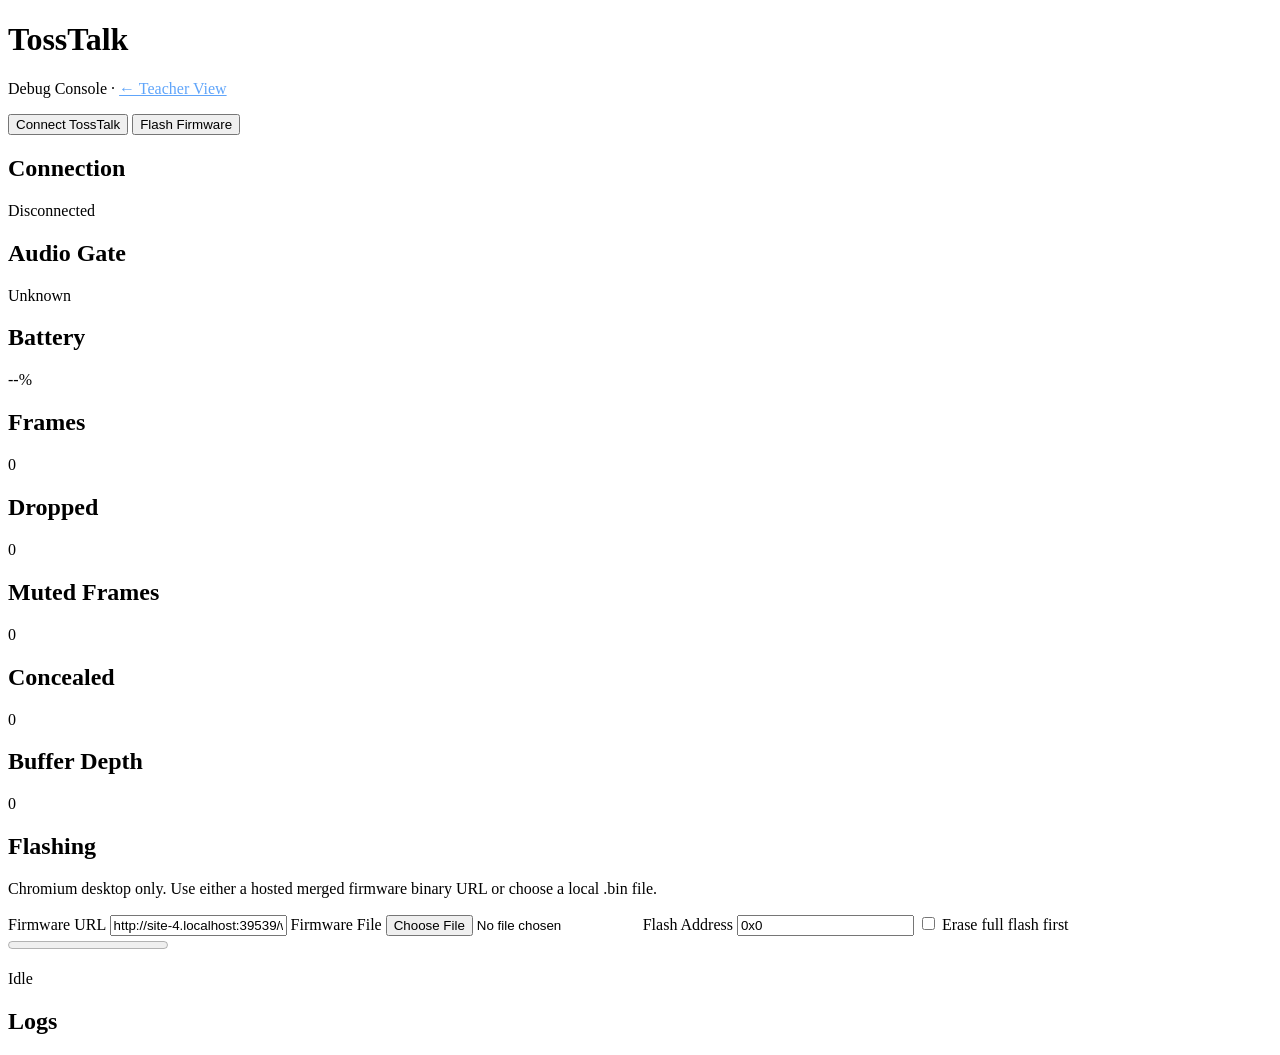
==== web/debug/index.html @ 165264d8 "fix(web): debug flash 404 — hardcoded relative firmware URL The debug/index.html had value="./firmwa" ====
<!doctype html>
<html lang="en">
  <head>
    <meta charset="UTF-8" />
    <meta name="viewport" content="width=device-width,initial-scale=1" />
    <meta name="theme-color" content="#111827" />
    <link rel="icon" type="image/svg+xml" href="../favicon.svg" />
    <title>TossTalk – Debug Console</title>
    <link rel="stylesheet" href="./styles.css" />
  </head>
  <body>
    <main class="app">
      <h1>TossTalk</h1>
      <p class="sub">Debug Console &middot; <a href="../" style="color:#60a5fa">← Teacher View</a></p>

      <section class="panel">
        <button id="connectBtn">Connect TossTalk</button>
        <button id="flashBtn">Flash Firmware</button>
      </section>

      <section class="panel grid">
        <div>
          <h2>Connection</h2>
          <p id="connState">Disconnected</p>
        </div>
        <div>
          <h2>Audio Gate</h2>
          <p id="gateState">Unknown</p>
        </div>
        <div>
          <h2>Battery</h2>
          <p id="battery">--%</p>
        </div>
      </section>

      <section class="panel grid">
        <div>
          <h2>Frames</h2>
          <p id="frameCount">0</p>
        </div>
        <div>
          <h2>Dropped</h2>
          <p id="dropCount">0</p>
        </div>
        <div>
          <h2>Muted Frames</h2>
          <p id="mutedCount">0</p>
        </div>
        <div>
          <h2>Concealed</h2>
          <p id="concealedCount">0</p>
        </div>
        <div>
          <h2>Buffer Depth</h2>
          <p id="bufferDepth">0</p>
        </div>
      </section>

      <section class="panel">
        <h2>Flashing</h2>
        <p class="sub">Chromium desktop only. Use either a hosted merged firmware binary URL or choose a local .bin file.</p>
        <div class="flash-grid">
          <label>
            Firmware URL
            <input id="firmwareUrl" type="text" placeholder="firmware URL" />
          </label>
          <label>
            Firmware File
            <input id="firmwareFile" type="file" accept=".bin,application/octet-stream" />
          </label>
          <label>
            Flash Address
            <input id="flashAddress" type="text" value="0x0" />
          </label>
          <label class="checkline">
            <input id="eraseAll" type="checkbox" />
            Erase full flash first
          </label>
        </div>
        <progress id="flashProgress" max="100" value="0"></progress>
        <p id="flashStatus" class="sub">Idle</p>
      </section>

      <section class="panel">
        <h2>Logs</h2>
        <pre id="logs"></pre>
      </section>
    </main>

    <script src="./app.js" type="module"></script>
  </body>
</html>
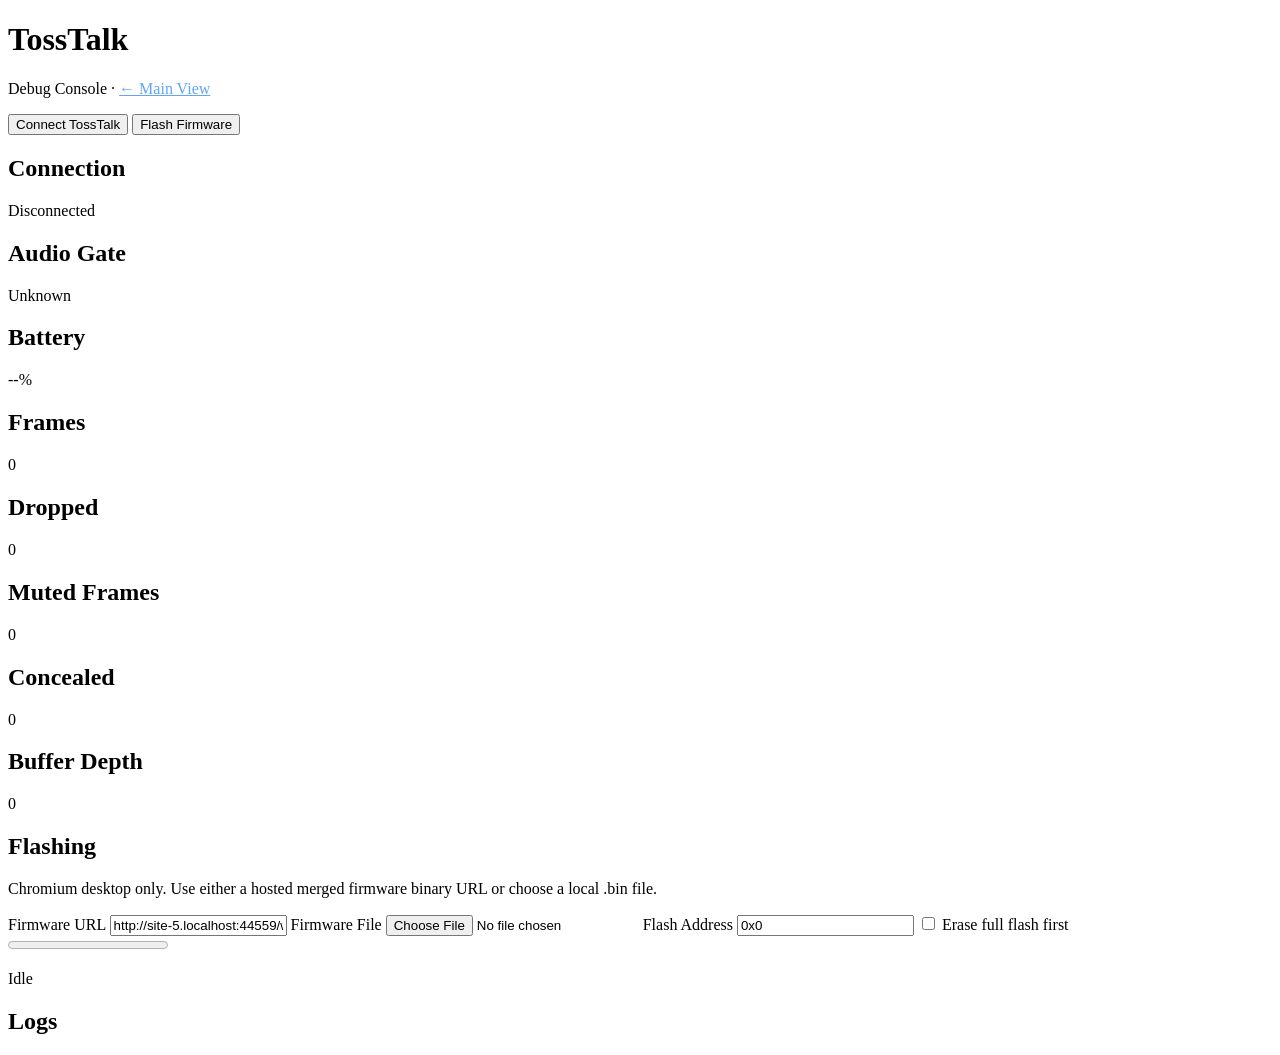
==== commit 1bc4e9da: "docs: neutralize wording for broader audiences Replace teacher/classroom/student language with gener" ====
--- a/web/debug/index.html
+++ b/web/debug/index.html
@@ -11,7 +11,7 @@
   <body>
     <main class="app">
       <h1>TossTalk</h1>
-      <p class="sub">Debug Console &middot; <a href="../" style="color:#60a5fa">← Teacher View</a></p>
+      <p class="sub">Debug Console &middot; <a href="../" style="color:#60a5fa">← Main View</a></p>
 
       <section class="panel">
         <button id="connectBtn">Connect TossTalk</button>
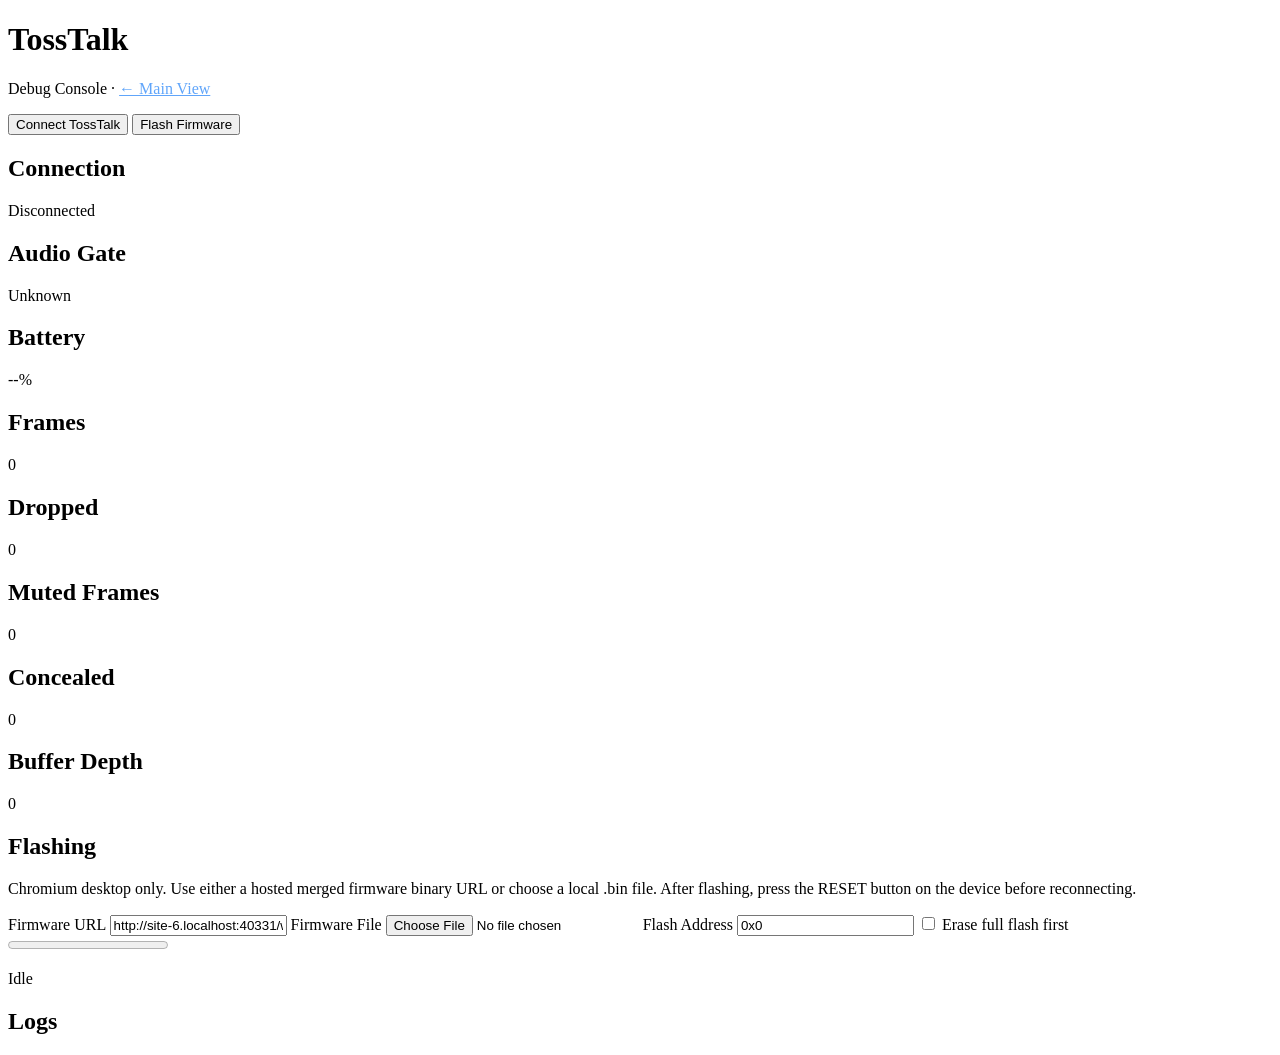
==== commit e83fd72c: "feat: update flashing instructions to include pressing the RESET button after firmware installation" ====
--- a/web/debug/index.html
+++ b/web/debug/index.html
@@ -58,7 +58,8 @@
 
       <section class="panel">
         <h2>Flashing</h2>
-        <p class="sub">Chromium desktop only. Use either a hosted merged firmware binary URL or choose a local .bin file.</p>
+        <p class="sub">Chromium desktop only. Use either a hosted merged firmware binary URL or choose a local .bin file.
+          After flashing, press the RESET button on the device before reconnecting.</p>
         <div class="flash-grid">
           <label>
             Firmware URL
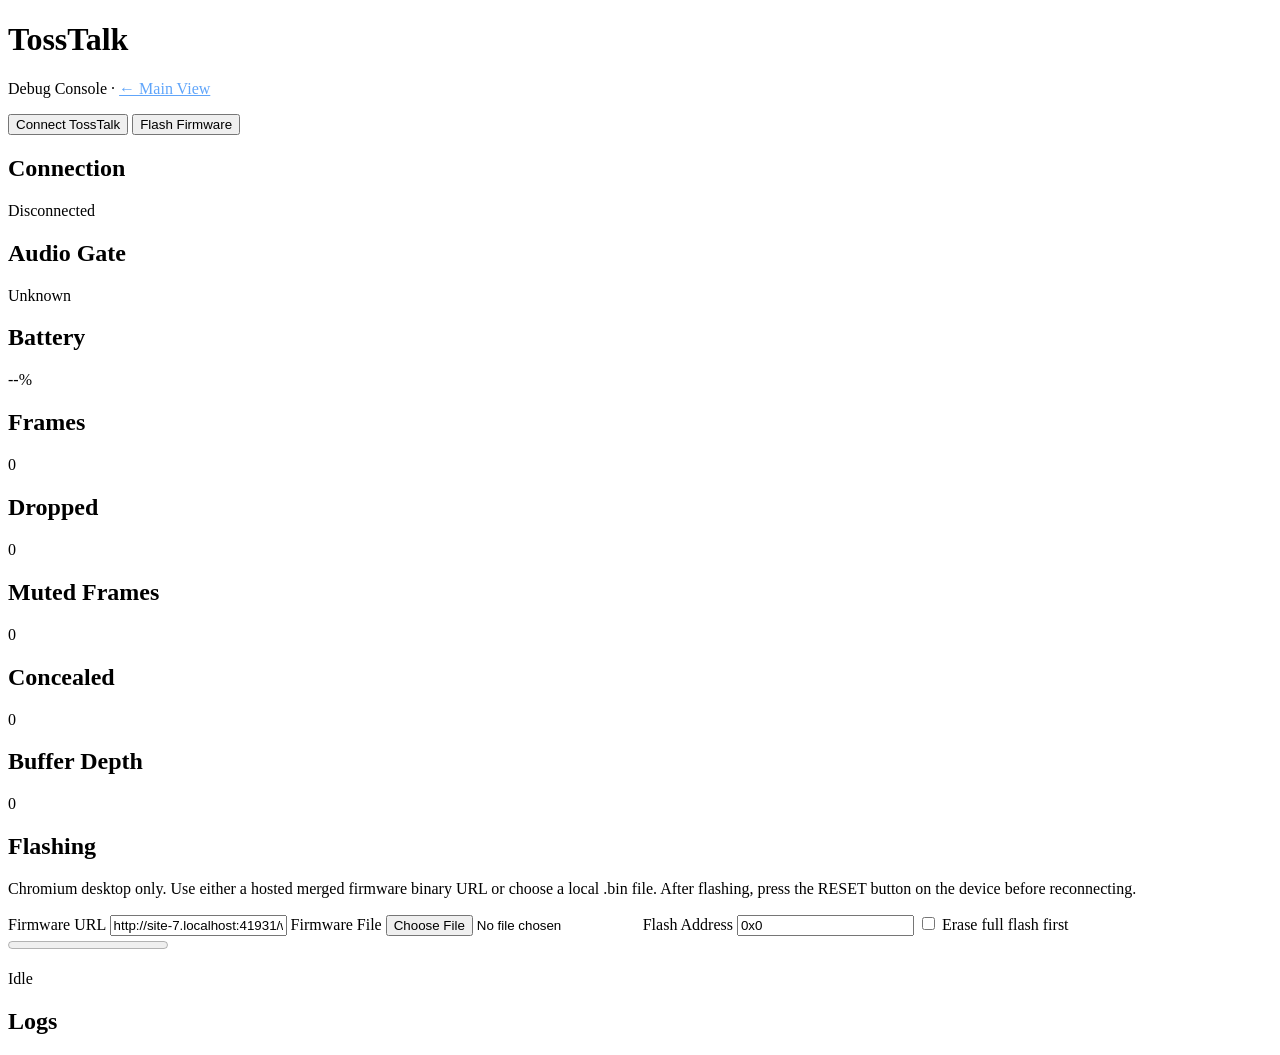
==== commit 6a75c17c: "Refactor code style for consistency and readability across core and debug modules - Updated comments" ====
--- a/web/debug/index.html
+++ b/web/debug/index.html
@@ -5,7 +5,7 @@
     <meta name="viewport" content="width=device-width,initial-scale=1" />
     <meta name="theme-color" content="#111827" />
     <link rel="icon" type="image/svg+xml" href="../favicon.svg" />
-    <title>TossTalk – Debug Console</title>
+    <title>TossTalk - Debug Console</title>
     <link rel="stylesheet" href="./styles.css" />
   </head>
   <body>
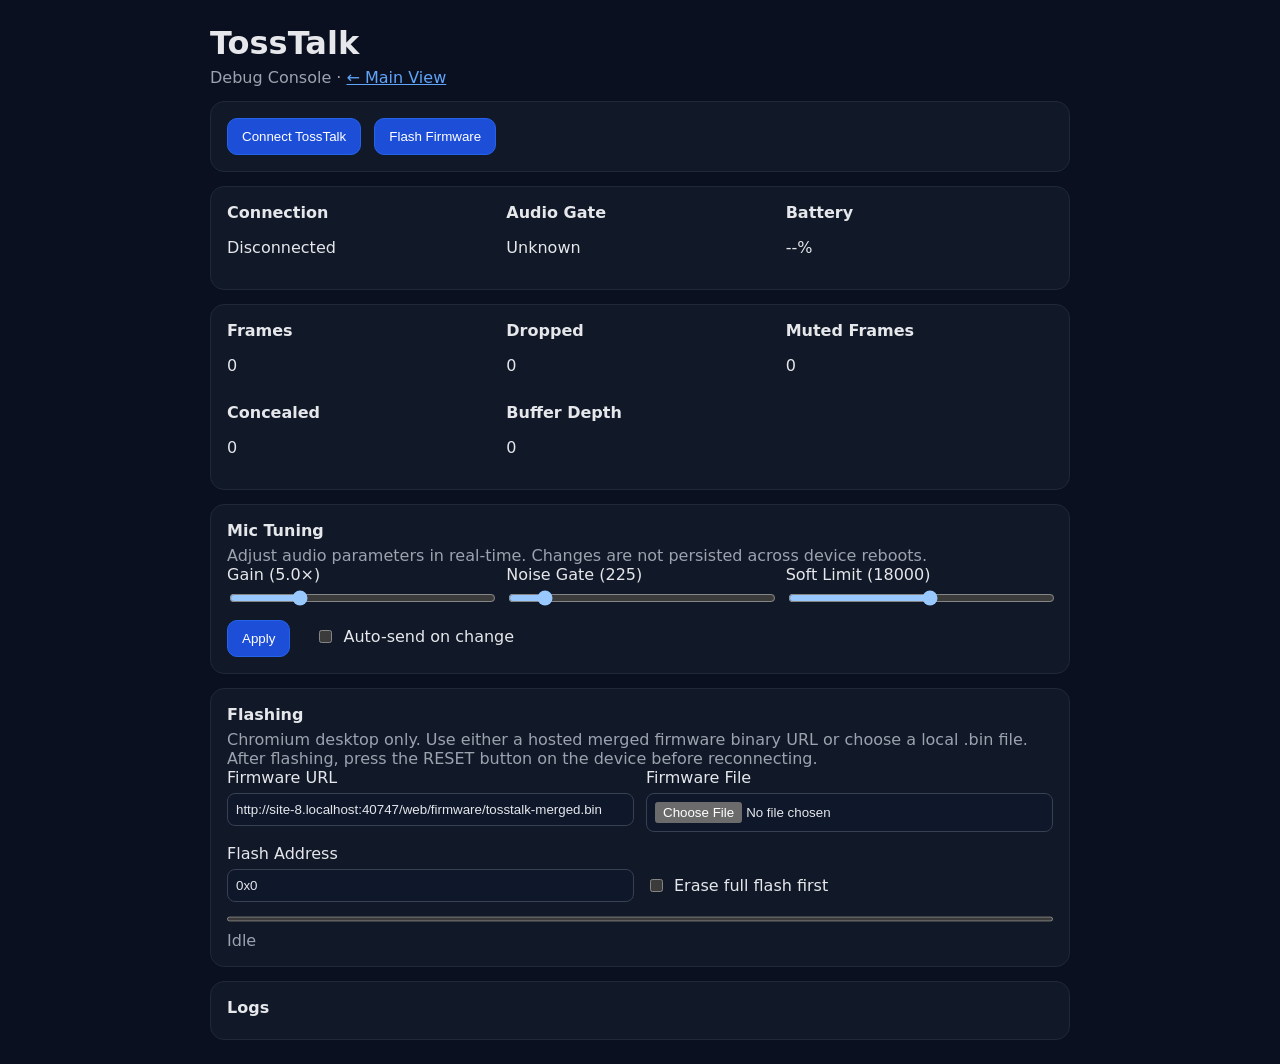
==== commit 578d0bc2: "feat: implement real-time audio parameter tuning UI and control commands" ====
--- a/web/debug/index.html
+++ b/web/debug/index.html
@@ -57,6 +57,32 @@
       </section>
 
       <section class="panel">
+        <h2>Mic Tuning</h2>
+        <p class="sub">Adjust audio parameters in real-time. Changes are not persisted across device reboots.</p>
+        <div class="tuning-grid">
+          <label>
+            Gain (<span id="gainVal">5.0</span>×)
+            <input id="gainSlider" type="range" min="0" max="200" value="50" step="1" />
+          </label>
+          <label>
+            Noise Gate (<span id="gateVal">225</span>)
+            <input id="gateSlider" type="range" min="0" max="2000" value="225" step="1" />
+          </label>
+          <label>
+            Soft Limit (<span id="limitVal">18000</span>)
+            <input id="limitSlider" type="range" min="1000" max="32767" value="18000" step="100" />
+          </label>
+        </div>
+        <div style="margin-top:12px">
+          <button id="applyTuningBtn">Apply</button>
+          <label class="checkline" style="display:inline-flex;margin-top:0;margin-left:12px">
+            <input id="autoSend" type="checkbox" />
+            Auto-send on change
+          </label>
+        </div>
+      </section>
+
+      <section class="panel">
         <h2>Flashing</h2>
         <p class="sub">Chromium desktop only. Use either a hosted merged firmware binary URL or choose a local .bin file.
           After flashing, press the RESET button on the device before reconnecting.</p>
--- a/web/debug/styles.css
+++ b/web/debug/styles.css
@@ -0,0 +1,130 @@
+:root {
+  color-scheme: dark;
+  font-family:
+    Inter,
+    system-ui,
+    -apple-system,
+    Segoe UI,
+    Roboto,
+    sans-serif;
+}
+
+body {
+  margin: 0;
+  background: #0b1020;
+  color: #e5e7eb;
+}
+
+.app {
+  max-width: 860px;
+  margin: 0 auto;
+  padding: 24px;
+}
+
+h1 {
+  margin: 0;
+}
+
+h2 {
+  margin: 0 0 6px;
+  font-size: 1rem;
+}
+
+.sub {
+  color: #9ca3af;
+  margin: 6px 0 0;
+}
+
+.panel {
+  border: 1px solid #1f2937;
+  border-radius: 14px;
+  padding: 16px;
+  margin-top: 14px;
+  background: #111827;
+}
+
+.grid {
+  display: grid;
+  grid-template-columns: repeat(3, 1fr);
+  gap: 12px;
+}
+
+button {
+  border: 1px solid #2563eb;
+  background: #1d4ed8;
+  color: white;
+  border-radius: 10px;
+  padding: 10px 14px;
+  margin-right: 8px;
+  cursor: pointer;
+}
+
+input[type="text"],
+input[type="file"] {
+  display: block;
+  width: 100%;
+  margin-top: 6px;
+  border: 1px solid #374151;
+  background: #0f172a;
+  color: #e5e7eb;
+  border-radius: 8px;
+  padding: 8px;
+  box-sizing: border-box;
+}
+
+.flash-grid {
+  display: grid;
+  grid-template-columns: 1fr 1fr;
+  gap: 12px;
+}
+
+.tuning-grid {
+  display: grid;
+  grid-template-columns: 1fr 1fr 1fr;
+  gap: 12px;
+}
+
+.tuning-grid input[type="range"] {
+  display: block;
+  width: 100%;
+  margin-top: 6px;
+}
+
+.checkline {
+  display: flex;
+  align-items: center;
+  gap: 8px;
+  margin-top: 24px;
+}
+
+progress {
+  width: 100%;
+  margin-top: 12px;
+  height: 10px;
+}
+
+button:hover {
+  filter: brightness(1.06);
+}
+
+#logs {
+  max-height: 260px;
+  overflow: auto;
+  white-space: pre-wrap;
+  color: #d1d5db;
+  margin: 0;
+}
+
+@media (max-width: 740px) {
+  .grid {
+    grid-template-columns: 1fr;
+  }
+
+  .flash-grid {
+    grid-template-columns: 1fr;
+  }
+
+  .tuning-grid {
+    grid-template-columns: 1fr;
+  }
+}
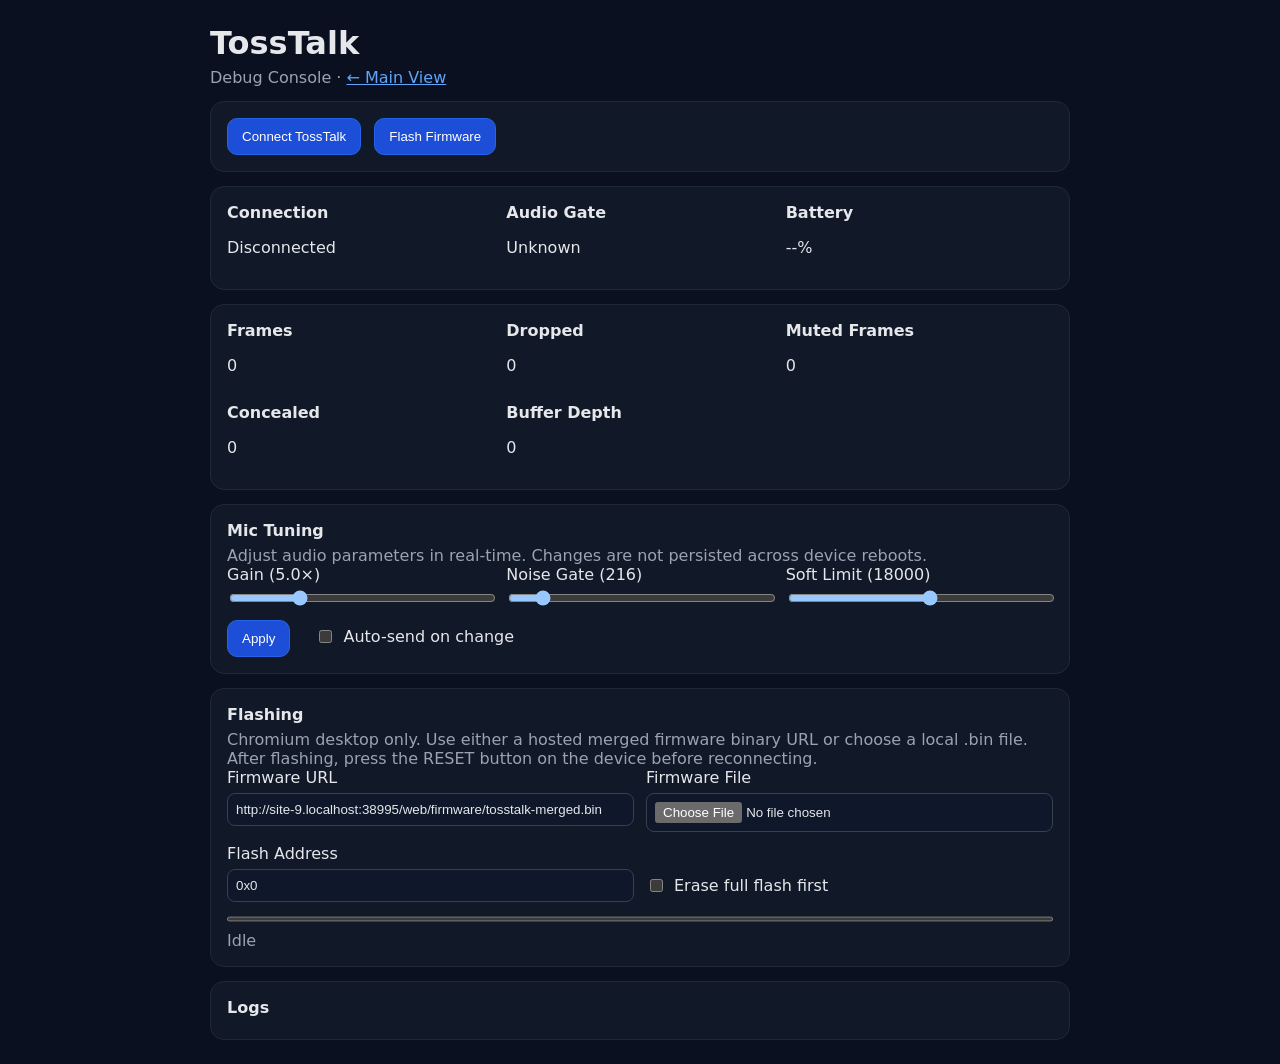
==== commit 68f3479a: "feat: update noise gate threshold to 216 in firmware, documentation, and UI" ====
--- a/web/debug/index.html
+++ b/web/debug/index.html
@@ -65,8 +65,8 @@
             <input id="gainSlider" type="range" min="0" max="200" value="50" step="1" />
           </label>
           <label>
-            Noise Gate (<span id="gateVal">225</span>)
-            <input id="gateSlider" type="range" min="0" max="2000" value="225" step="1" />
+            Noise Gate (<span id="gateVal">216</span>)
+            <input id="gateSlider" type="range" min="0" max="2000" value="216" step="1" />
           </label>
           <label>
             Soft Limit (<span id="limitVal">18000</span>)
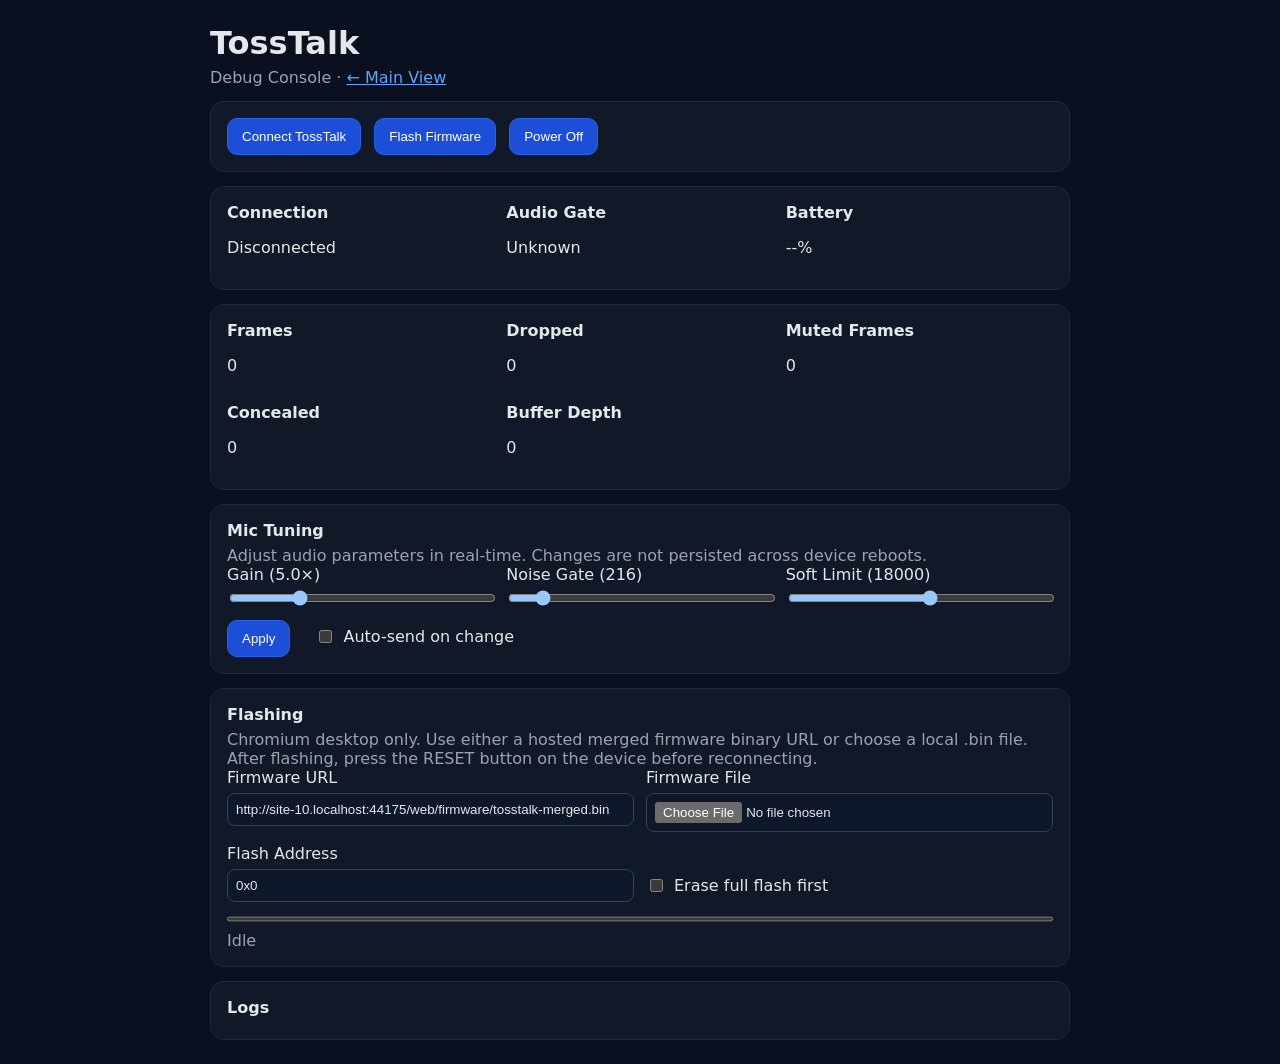
==== commit 1e370299: "feat: implement sleep command for power-off functionality across devices" ====
--- a/web/debug/index.html
+++ b/web/debug/index.html
@@ -16,6 +16,7 @@
       <section class="panel">
         <button id="connectBtn">Connect TossTalk</button>
         <button id="flashBtn">Flash Firmware</button>
+        <button id="sleepBtn" disabled>Power Off</button>
       </section>
 
       <section class="panel grid">
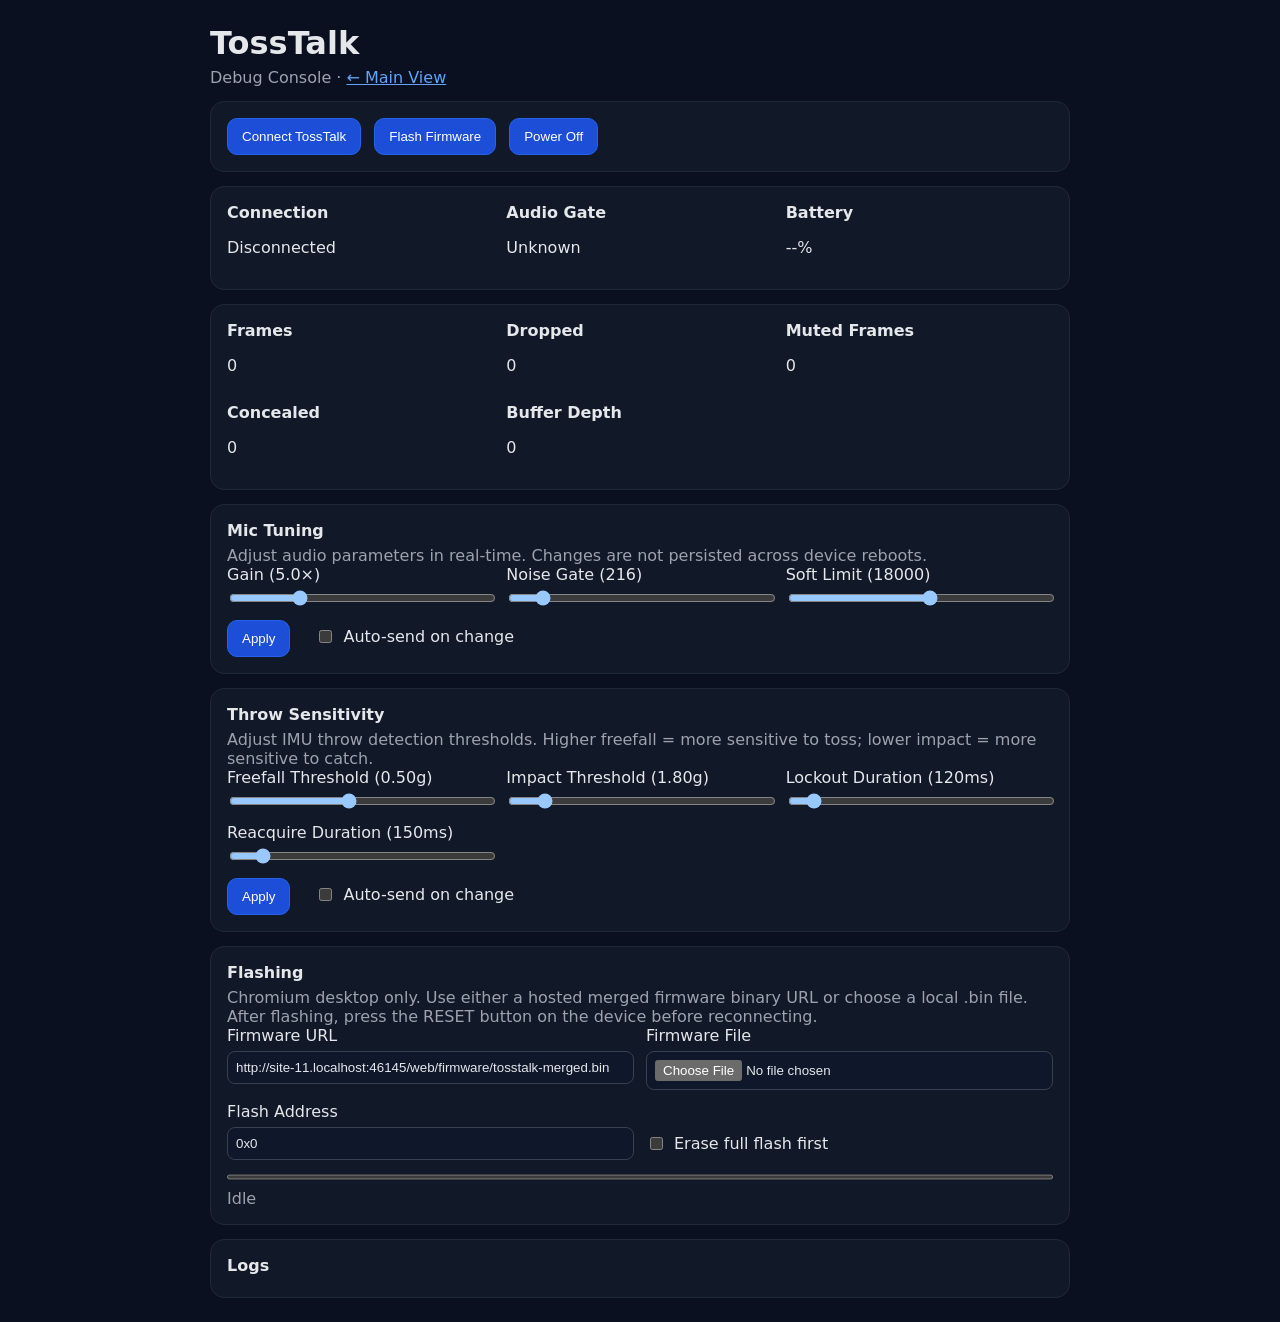
==== commit f81c22ff: "feat: add IMU configuration parameters and UI controls for throw sensitivity" ====
--- a/web/debug/index.html
+++ b/web/debug/index.html
@@ -84,6 +84,36 @@
       </section>
 
       <section class="panel">
+        <h2>Throw Sensitivity</h2>
+        <p class="sub">Adjust IMU throw detection thresholds. Higher freefall = more sensitive to toss; lower impact = more sensitive to catch.</p>
+        <div class="tuning-grid">
+          <label>
+            Freefall Threshold (<span id="airborneVal">0.50</span>g)
+            <input id="airborneSlider" type="range" min="10" max="100" value="50" step="1" />
+          </label>
+          <label>
+            Impact Threshold (<span id="impactVal">1.80</span>g)
+            <input id="impactSlider" type="range" min="10" max="80" value="18" step="1" />
+          </label>
+          <label>
+            Lockout Duration (<span id="lockoutVal">120</span>ms)
+            <input id="lockoutSlider" type="range" min="50" max="1000" value="120" step="10" />
+          </label>
+          <label>
+            Reacquire Duration (<span id="reacquireVal">150</span>ms)
+            <input id="reacquireSlider" type="range" min="50" max="1000" value="150" step="10" />
+          </label>
+        </div>
+        <div style="margin-top:12px">
+          <button id="applyImuBtn">Apply</button>
+          <label class="checkline" style="display:inline-flex;margin-top:0;margin-left:12px">
+            <input id="autoSendImu" type="checkbox" />
+            Auto-send on change
+          </label>
+        </div>
+      </section>
+
+      <section class="panel">
         <h2>Flashing</h2>
         <p class="sub">Chromium desktop only. Use either a hosted merged firmware binary URL or choose a local .bin file.
           After flashing, press the RESET button on the device before reconnecting.</p>
